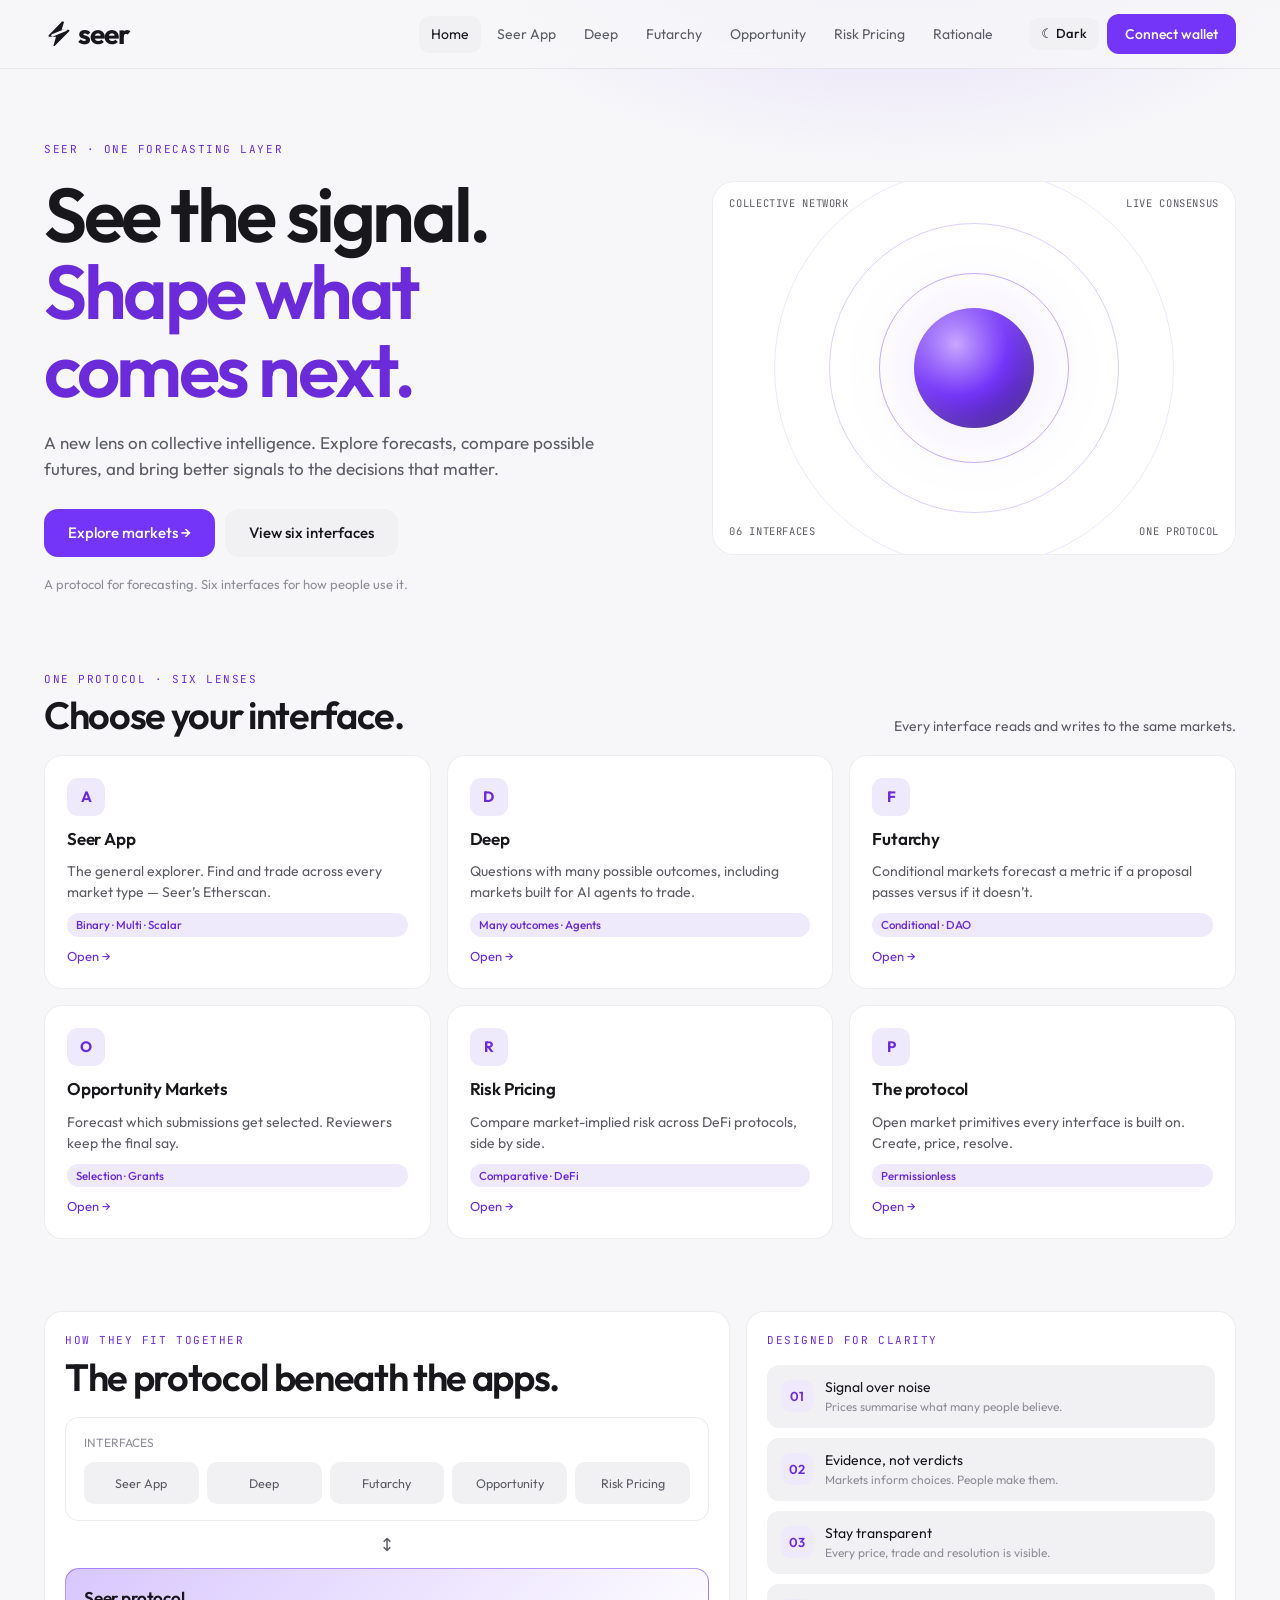
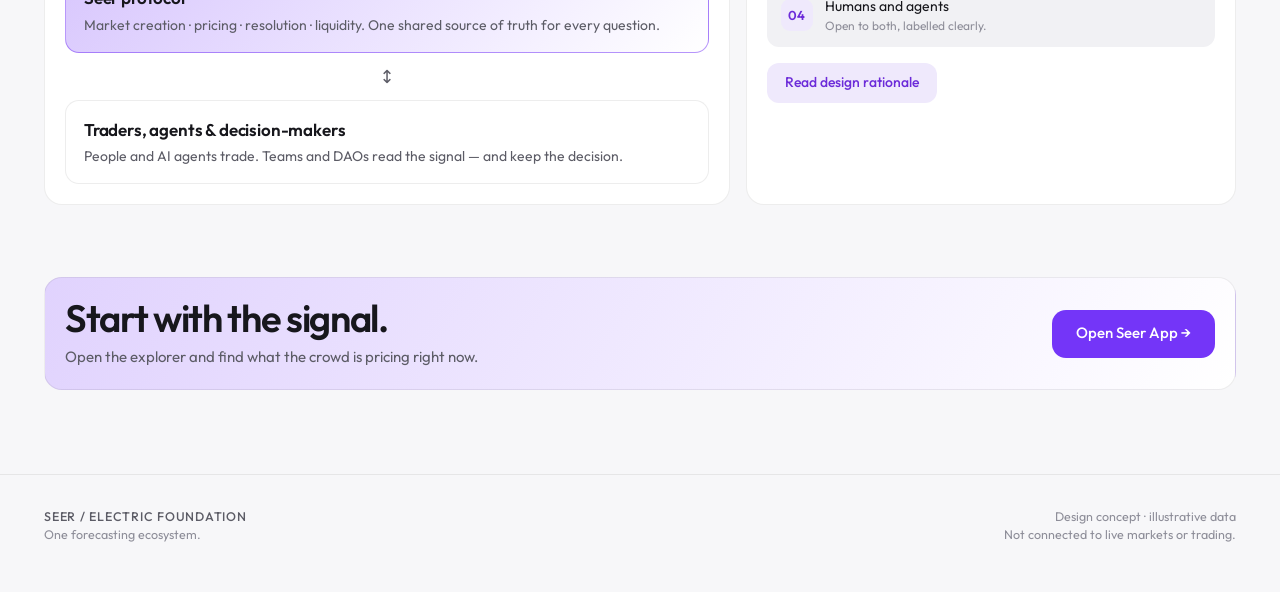
==== index.html @ ca79b9c6 "Add files via upload" ====
<!doctype html>
<html lang="en">
<head>
<meta charset="utf-8">
<meta name="viewport" content="width=device-width, initial-scale=1">
<title>Seer — See the signal</title>
<meta name="description" content="Seer is the forecasting protocol beneath a family of connected market interfaces.">
<link rel="stylesheet" href="styles.css">
<script src="shared.js"></script>
</head>
<body>
<main>
  <section class="hero glow">
    <div class="wrap grid" style="grid-template-columns:1.2fr 1fr;align-items:center;gap:40px" id="heroGrid">
      <div>
        <div class="eyebrow">Seer · One forecasting layer</div>
        <h1 style="margin-top:18px">See the signal.<br><span class="accent">Shape what<br>comes next.</span></h1>
        <p class="lead">A new lens on collective intelligence. Explore forecasts, compare possible futures, and bring better signals to the decisions that matter.</p>
        <div class="hero-actions">
          <a class="btn btn-primary btn-lg" href="app.html">Explore markets →</a>
          <a class="btn btn-ghost btn-lg" href="#interfaces">View six interfaces</a>
        </div>
        <p class="muted" style="margin-top:18px;font-size:13px">A protocol for forecasting. Six interfaces for how people use it.</p>
      </div>
      <div class="orb" aria-hidden="true">
        <div class="ring r3"></div><div class="ring r2"></div><div class="ring r1"></div><div class="core"></div>
        <span class="lab" style="top:14px;left:16px">COLLECTIVE NETWORK</span>
        <span class="lab" style="top:14px;right:16px">LIVE CONSENSUS</span>
        <span class="lab" style="bottom:14px;left:16px">06 INTERFACES</span>
        <span class="lab" style="bottom:14px;right:16px">ONE PROTOCOL</span>
      </div>
    </div>
  </section>

  <section id="interfaces">
    <div class="wrap">
      <div class="section-head"><div><div class="eyebrow">One protocol · Six lenses</div><h2 style="margin-top:8px">Choose your interface.</h2></div>
        <span class="t2" style="font-size:14px">Every interface reads and writes to the same markets.</span></div>
      <div class="grid g3" id="tiles"></div>
    </div>
  </section>

  <section>
    <div class="wrap split">
      <div class="card">
        <div class="eyebrow">How they fit together</div>
        <h2 style="margin:8px 0 18px">The protocol beneath the apps.</h2>
        <div class="stack-diagram">
          <div class="layer"><div class="muted" style="font-size:12px;margin-bottom:10px" class="mono">INTERFACES</div>
            <div class="layer-apps"><a href="app.html">Seer App</a><a href="deep.html">Deep</a><a href="futarchy.html">Futarchy</a><a href="opportunity.html">Opportunity</a><a href="risk.html">Risk Pricing</a></div></div>
          <div class="center t2" style="text-align:center;font-size:18px">↕</div>
          <div class="layer base"><h3>Seer protocol</h3><p class="t2" style="font-size:14px;margin-top:4px">Market creation · pricing · resolution · liquidity. One shared source of truth for every question.</p></div>
          <div class="center t2" style="text-align:center;font-size:18px">↕</div>
          <div class="layer"><h3>Traders, agents &amp; decision-makers</h3><p class="t2" style="font-size:14px;margin-top:4px">People and AI agents trade. Teams and DAOs read the signal — and keep the decision.</p></div>
        </div>
      </div>
      <div class="card">
        <div class="eyebrow">Designed for clarity</div>
        <div class="list" style="margin-top:16px">
          <div class="item"><div class="ic">01</div><div class="tx">Signal over noise<small>Prices summarise what many people believe.</small></div></div>
          <div class="item"><div class="ic">02</div><div class="tx">Evidence, not verdicts<small>Markets inform choices. People make them.</small></div></div>
          <div class="item"><div class="ic">03</div><div class="tx">Stay transparent<small>Every price, trade and resolution is visible.</small></div></div>
          <div class="item"><div class="ic">04</div><div class="tx">Humans and agents<small>Open to both, labelled clearly.</small></div></div>
        </div>
        <a class="btn btn-secondary" style="margin-top:16px" href="rationale.html">Read design rationale</a>
      </div>
    </div>
  </section>

  <section>
    <div class="wrap">
      <div class="card" style="display:flex;gap:24px;align-items:center;justify-content:space-between;flex-wrap:wrap;background:linear-gradient(120deg,color-mix(in srgb,var(--primary) 22%,var(--card)),var(--card))">
        <div><h2>Start with the signal.</h2><p class="t2" style="margin-top:6px">Open the explorer and find what the crowd is pricing right now.</p></div>
        <a class="btn btn-primary btn-lg" href="app.html">Open Seer App →</a>
      </div>
    </div>
  </section>
</main>
<script>
mountShell('index.html');
const tiles = [
  ['A','Seer App','The general explorer. Find and trade across every market type — Seer’s Etherscan.','Binary · Multi · Scalar','app.html'],
  ['D','Deep','Questions with many possible outcomes, including markets built for AI agents to trade.','Many outcomes · Agents','deep.html'],
  ['F','Futarchy','Conditional markets forecast a metric if a proposal passes versus if it doesn’t.','Conditional · DAO','futarchy.html'],
  ['O','Opportunity Markets','Forecast which submissions get selected. Reviewers keep the final say.','Selection · Grants','opportunity.html'],
  ['R','Risk Pricing','Compare market-implied risk across DeFi protocols, side by side.','Comparative · DeFi','risk.html'],
  ['P','The protocol','Open market primitives every interface is built on. Create, price, resolve.','Permissionless','rationale.html']
];
$('#tiles').innerHTML = tiles.map(t => `<a class="tile" href="${t[4]}"><div class="ic">${t[0]}</div><h3>${t[1]}</h3><p>${t[2]}</p><span class="badge">${t[3]}</span><span class="go">Open →</span></a>`).join('');
if (innerWidth < 900) $('#heroGrid').style.gridTemplateColumns = '1fr';
</script>
</body>
</html>
---- styles.css ----
@import url('https://fonts.googleapis.com/css2?family=Outfit:wght@400;500;600;700&family=JetBrains+Mono:wght@400;500&display=swap');

/* Electric Foundation tokens (from the brand kit) */
:root {
  --bg: #101013;
  --card: #1a1a1e;
  --nested: #1f1f24;
  --text: #ededf2;
  --text2: #a8a8b3;
  --muted: #67676f;
  --primary: #7435f8;
  --primary-hover: #8450ff;
  --btn2: #241e33;
  --btn2-text: #9c6ff2;
  --line: rgba(255,255,255,.07);
  --green: #3ddc84;
  --red: #ff5d6c;
  --amber: #f5b041;
  --glow: rgba(116,53,248,.28);
  color-scheme: dark;
}
:root[data-theme="light"] {
  --bg: #f7f7f9;
  --card: #ffffff;
  --nested: #f1f1f4;
  --text: #17171c;
  --text2: #5c5c66;
  --muted: #8e8e99;
  --primary: #7435f8;
  --primary-hover: #6226e0;
  --btn2: #efe9fc;
  --btn2-text: #6c2bd9;
  --line: rgba(0,0,0,.07);
  --green: #17a35a;
  --red: #e0384b;
  --amber: #c9821a;
  --glow: rgba(116,53,248,.14);
  color-scheme: light;
}
@media (prefers-color-scheme: light) {
  :root:not([data-theme="dark"]) {
    --bg: #f7f7f9; --card: #fff; --nested: #f1f1f4; --text: #17171c; --text2: #5c5c66; --muted: #8e8e99;
    --btn2: #efe9fc; --btn2-text: #6c2bd9; --line: rgba(0,0,0,.07); --green: #17a35a; --red: #e0384b; --amber: #c9821a; --glow: rgba(116,53,248,.14);
    color-scheme: light;
  }
}

* { box-sizing: border-box; margin: 0; padding: 0; }
html { scroll-behavior: smooth; }
body {
  background: var(--bg); color: var(--text);
  font-family: 'Outfit', system-ui, -apple-system, sans-serif;
  font-size: 15px; line-height: 1.5; -webkit-font-smoothing: antialiased;
  overflow-x: hidden;
}
a { color: inherit; text-decoration: none; }
button { font: inherit; color: inherit; cursor: pointer; border: 0; background: none; }
.mono { font-family: 'JetBrains Mono', ui-monospace, monospace; }
.wrap { max-width: 1240px; margin: 0 auto; padding: 0 24px; }

/* ambient glow */
.glow::before {
  content: ""; position: absolute; inset: -120px 0 auto 0; height: 520px; pointer-events: none;
  background: radial-gradient(ellipse 50% 60% at 70% 0%, var(--glow), transparent 70%);
}
.glow { position: relative; }

/* header */
.nav { position: sticky; top: 0; z-index: 50; background: color-mix(in srgb, var(--bg) 82%, transparent); backdrop-filter: blur(14px); border-bottom: 1px solid var(--line); }
.nav .wrap { display: flex; align-items: center; gap: 24px; height: 68px; }
.logo { display: flex; align-items: center; gap: 4px; font-weight: 700; font-size: 28px; letter-spacing: -.04em; }
.logo svg { width: 30px; height: 30px; color: var(--text); }
.nav-links { display: flex; gap: 4px; margin-left: auto; align-items: center; }
.nav-links a { padding: 8px 12px; border-radius: 10px; color: var(--text2); font-size: 14px; white-space: nowrap; transition: .15s; }
.nav-links a:hover { color: var(--text); background: var(--nested); }
.nav-links a.active { color: var(--text); background: var(--nested); }
.nav-right { display: flex; gap: 8px; align-items: center; }
.menu-btn { display: none; width: 40px; height: 40px; border-radius: 12px; background: var(--nested); align-items: center; justify-content: center; }

/* buttons */
.btn { display: inline-flex; align-items: center; justify-content: center; gap: 8px; height: 40px; padding: 0 18px; border-radius: 12px; font-weight: 500; font-size: 14px; transition: .15s; white-space: nowrap; }
.btn-primary { background: var(--primary); color: #fff; }
.btn-primary:hover { background: var(--primary-hover); }
.btn-secondary { background: var(--btn2); color: var(--btn2-text); }
.btn-ghost { background: var(--nested); color: var(--text); }
.btn-lg { height: 48px; padding: 0 24px; font-size: 15px; border-radius: 14px; }
.btn-sm { height: 32px; padding: 0 12px; font-size: 13px; border-radius: 9px; }

/* typography */
.eyebrow { font-family: 'JetBrains Mono', monospace; font-size: 11px; letter-spacing: .14em; text-transform: uppercase; color: var(--btn2-text); }
h1 { font-size: clamp(40px, 6.5vw, 76px); line-height: 1.02; letter-spacing: -.045em; font-weight: 600; }
h2 { font-size: clamp(26px, 3.2vw, 38px); line-height: 1.1; letter-spacing: -.035em; font-weight: 600; }
h3 { font-size: 17px; font-weight: 600; letter-spacing: -.01em; }
.accent { color: var(--btn2-text); }
.lead { color: var(--text2); font-size: 17px; max-width: 560px; }
.muted { color: var(--muted); }
.t2 { color: var(--text2); }

/* surfaces */
.card { background: var(--card); border: 1px solid var(--line); border-radius: 18px; padding: 20px; }
.nested { background: var(--nested); border-radius: 12px; }
.grid { display: grid; gap: 16px; }
.g2 { grid-template-columns: repeat(2, 1fr); }
.g3 { grid-template-columns: repeat(3, 1fr); }
.g4 { grid-template-columns: repeat(4, 1fr); }
.split { display: grid; grid-template-columns: 1.4fr 1fr; gap: 16px; }
section { padding: 36px 0; }
.hero { padding: 72px 0 40px; }
.hero .lead { margin: 22px 0 28px; }
.hero-actions { display: flex; gap: 10px; flex-wrap: wrap; }

/* stat */
.stat .k { color: var(--text2); font-size: 13px; }
.stat .v { font-size: 30px; font-weight: 600; letter-spacing: -.03em; margin-top: 4px; }
.stat .d { font-size: 12px; color: var(--muted); margin-top: 2px; }
.up { color: var(--green); } .down { color: var(--red); }

/* chips / tabs */
.tabs { display: flex; gap: 6px; overflow-x: auto; scrollbar-width: none; padding-bottom: 2px; }
.tabs::-webkit-scrollbar { display: none; }
.chip { padding: 7px 14px; border-radius: 9px; font-size: 13.5px; color: var(--text2); white-space: nowrap; transition: .15s; }
.chip:hover { color: var(--text); }
.chip.on { background: var(--primary); color: #fff; }
.badge { display: inline-flex; align-items: center; gap: 6px; padding: 3px 9px; border-radius: 999px; font-size: 11.5px; background: var(--btn2); color: var(--btn2-text); font-weight: 500; }
.badge.green { background: color-mix(in srgb, var(--green) 16%, transparent); color: var(--green); }
.badge.red { background: color-mix(in srgb, var(--red) 16%, transparent); color: var(--red); }
.badge.amber { background: color-mix(in srgb, var(--amber) 16%, transparent); color: var(--amber); }
.dot { width: 6px; height: 6px; border-radius: 50%; background: currentColor; display: inline-block; }
.live { color: var(--red); } 

/* search */
.search { display: flex; align-items: center; gap: 10px; background: var(--nested); border-radius: 14px; padding: 0 16px; height: 44px; flex: 1; min-width: 200px; }
.search input { background: none; border: 0; outline: 0; color: var(--text); font: inherit; width: 100%; }
.search input::placeholder { color: var(--muted); }
.search svg { color: var(--text2); flex: none; }

/* market cards (kit components) */
.markets { display: grid; grid-template-columns: repeat(auto-fill, minmax(268px, 1fr)); gap: 16px; }
.mkt { background: var(--card); border: 1px solid var(--line); border-radius: 18px; padding: 14px; display: flex; flex-direction: column; gap: 8px; transition: .15s; }
.mkt:hover { border-color: color-mix(in srgb, var(--primary) 50%, transparent); transform: translateY(-2px); }
.mkt-head { display: flex; gap: 10px; align-items: center; min-height: 44px; }
.thumb { width: 40px; height: 40px; border-radius: 10px; flex: none; display: grid; place-items: center; font-weight: 700; font-size: 15px; color: #fff; }
.mkt-q { font-size: 13.5px; line-height: 1.3; font-weight: 500; }
.row { display: flex; align-items: center; gap: 8px; background: var(--nested); border-radius: 10px; padding: 0 8px 0 12px; height: 44px; font-size: 13.5px; }
.row .n { flex: 1; display: flex; align-items: center; gap: 8px; overflow: hidden; text-overflow: ellipsis; white-space: nowrap; }
.row .p { color: var(--text); font-weight: 500; }
.yn { display: flex; gap: 4px; }
.yes, .no { height: 28px; padding: 0 10px; border-radius: 7px; font-size: 12px; font-weight: 500; }
.yes { background: var(--primary); color: #fff; } .yes:hover { background: var(--primary-hover); }
.no { background: var(--btn2); color: var(--btn2-text); }
.big-row { display: flex; gap: 8px; }
.big-btn { flex: 1; height: 46px; border-radius: 11px; background: var(--btn2); color: var(--btn2-text); font-weight: 500; font-size: 14px; transition: .15s; }
.big-btn.p { background: var(--primary); color: #fff; }
.big-btn:hover { filter: brightness(1.12); }
.mkt-foot { display: flex; align-items: center; gap: 8px; font-size: 11.5px; color: var(--muted); padding: 2px 2px 0; }
.mkt-foot .sp { flex: 1; }
.sep { width: 3px; height: 3px; background: var(--muted); border-radius: 50%; }

/* bars */
.bar { height: 6px; background: color-mix(in srgb, var(--text) 8%, transparent); border-radius: 99px; overflow: hidden; }
.bar > i { display: block; height: 100%; border-radius: 99px; background: linear-gradient(90deg, #5b25d6, var(--primary-hover)); }
.bar.g > i { background: var(--green); } .bar.r > i { background: var(--red); } .bar.a > i { background: var(--amber); }

/* tables */
.table { width: 100%; border-collapse: collapse; font-size: 14px; }
.table th { text-align: left; font-weight: 500; font-size: 11.5px; color: var(--muted); text-transform: uppercase; letter-spacing: .08em; padding: 10px 14px; border-bottom: 1px solid var(--line); font-family: 'JetBrains Mono', monospace; }
.table td { padding: 14px; border-bottom: 1px solid var(--line); vertical-align: middle; }
.table tr:last-child td { border-bottom: 0; }
.table tbody tr { transition: .12s; }
.table tbody tr:hover { background: var(--nested); }
.tbl-wrap { overflow-x: auto; }
.cell-bar { display: flex; align-items: center; gap: 10px; min-width: 130px; }
.cell-bar .bar { flex: 1; }

/* modal / ticket */
.overlay { position: fixed; inset: 0; background: rgba(0,0,0,.6); backdrop-filter: blur(6px); display: none; align-items: center; justify-content: center; z-index: 100; padding: 16px; }
.overlay.open { display: flex; }
.ticket { display: grid; grid-template-columns: 1fr 1fr; gap: 12px; width: 100%; max-width: 780px; background: var(--bg); border: 1px solid var(--line); border-radius: 24px; padding: 16px; }
.amount { display: flex; justify-content: space-between; align-items: baseline; margin-bottom: 14px; }
.amount b { font-size: 34px; letter-spacing: -.03em; }
.quick { display: grid; grid-template-columns: repeat(4, 1fr); gap: 8px; margin-bottom: 12px; }
.quick button { height: 40px; border-radius: 10px; background: var(--nested); color: var(--text2); font-size: 13.5px; font-weight: 500; }
.quick button:hover { color: var(--text); }
.ticket-actions { display: flex; gap: 8px; }
.ticket-actions .btn-primary { flex: 1; height: 48px; }
.ticket-actions .x { width: 48px; height: 48px; border-radius: 12px; background: var(--btn2); color: var(--btn2-text); font-size: 18px; }
.sidebyside { display: grid; grid-template-columns: 1fr 1fr; gap: 10px; }
.opt { padding: 10px 12px; border-radius: 10px; background: var(--btn2); color: var(--btn2-text); }
.opt.p { background: var(--primary); color: #fff; }
.opt small { display: block; font-size: 11px; opacity: .75; }
.opt b { font-size: 18px; font-weight: 500; }

/* charts */
.chart { width: 100%; height: auto; display: block; }
.chart text { fill: var(--muted); font-size: 11px; font-family: 'JetBrains Mono', monospace; }
.hist { display: flex; align-items: flex-end; gap: 6px; height: 190px; padding-top: 10px; }
.hist > div { flex: 1; border-radius: 6px 6px 2px 2px; background: linear-gradient(180deg, var(--primary-hover), #4a1fb5); opacity: .85; transition: .15s; position: relative; min-height: 4px; }
.hist > div:hover { opacity: 1; }
.hist > div:hover::after { content: attr(data-t); position: absolute; bottom: calc(100% + 6px); left: 50%; transform: translateX(-50%); background: var(--nested); padding: 3px 8px; border-radius: 6px; font-size: 11px; white-space: nowrap; border: 1px solid var(--line); }
.hist-x { display: flex; gap: 6px; margin-top: 8px; font-size: 10.5px; color: var(--muted); font-family: 'JetBrains Mono', monospace; }
.hist-x span { flex: 1; text-align: center; }

/* misc */
.note { background: color-mix(in srgb, var(--primary) 10%, transparent); border: 1px solid color-mix(in srgb, var(--primary) 25%, transparent); border-radius: 12px; padding: 12px 14px; font-size: 13px; color: var(--text2); }
.list { display: flex; flex-direction: column; gap: 10px; }
.item { display: flex; gap: 12px; align-items: center; padding: 12px 14px; border-radius: 12px; background: var(--nested); transition: .15s; }
.item:hover { filter: brightness(1.08); }
.item .ic { width: 32px; height: 32px; border-radius: 9px; background: var(--btn2); color: var(--btn2-text); display: grid; place-items: center; font-size: 13px; font-weight: 600; flex: none; }
.item .tx { flex: 1; font-size: 14px; }
.item .tx small { display: block; color: var(--muted); font-size: 12px; }
.section-head { display: flex; justify-content: space-between; align-items: end; gap: 16px; margin-bottom: 18px; flex-wrap: wrap; }
.num { font-family: 'JetBrains Mono', monospace; color: var(--btn2-text); font-size: 12px; }
.tile { padding: 22px; border-radius: 18px; background: var(--card); border: 1px solid var(--line); display: flex; flex-direction: column; gap: 10px; transition: .18s; }
.tile:hover { border-color: color-mix(in srgb, var(--primary) 55%, transparent); transform: translateY(-3px); box-shadow: 0 12px 40px -18px var(--glow); }
.tile .ic { width: 38px; height: 38px; border-radius: 11px; background: var(--btn2); color: var(--btn2-text); display: grid; place-items: center; font-weight: 700; }
.tile p { color: var(--text2); font-size: 14px; }
.tile .go { margin-top: auto; color: var(--btn2-text); font-size: 13px; }
.stack-diagram { display: flex; flex-direction: column; gap: 10px; }
.layer { padding: 16px 18px; border-radius: 14px; border: 1px solid var(--line); background: var(--card); }
.layer.base { background: linear-gradient(135deg, color-mix(in srgb, var(--primary) 28%, var(--card)), var(--card)); border-color: color-mix(in srgb, var(--primary) 50%, transparent); }
.layer-apps { display: grid; grid-template-columns: repeat(5, 1fr); gap: 8px; }
.layer-apps a { padding: 12px 8px; text-align: center; border-radius: 10px; background: var(--nested); font-size: 12.5px; color: var(--text2); transition: .15s; }
.layer-apps a:hover { color: var(--text); background: var(--btn2); }
.orb { width: 100%; aspect-ratio: 1.4; position: relative; display: grid; place-items: center; border-radius: 22px; background: var(--card); border: 1px solid var(--line); overflow: hidden; }
.orb .core { width: 120px; height: 120px; border-radius: 50%; background: radial-gradient(circle at 35% 30%, #c9a8ff, var(--primary) 45%, #2b0f6b); box-shadow: 0 0 80px var(--glow), inset 0 0 30px rgba(255,255,255,.18); animation: float 5s ease-in-out infinite; }
.orb .ring { position: absolute; border: 1px solid color-mix(in srgb, var(--primary) 40%, transparent); border-radius: 50%; }
.orb .r1 { width: 190px; height: 190px; } .orb .r2 { width: 290px; height: 290px; opacity: .6; } .orb .r3 { width: 400px; height: 400px; opacity: .3; }
.orb .lab { position: absolute; font-size: 10.5px; color: var(--text2); font-family: 'JetBrains Mono', monospace; letter-spacing: .06em; }
@keyframes float { 50% { transform: translateY(-8px) scale(1.03); } }
@media (prefers-reduced-motion: reduce) { .orb .core { animation: none; } * { transition: none !important; } }
.footer { border-top: 1px solid var(--line); margin-top: 48px; padding: 32px 0 48px; color: var(--muted); font-size: 12.5px; }
.footer .wrap { display: flex; justify-content: space-between; gap: 20px; flex-wrap: wrap; }
.footer b { color: var(--text2); font-weight: 500; letter-spacing: .06em; }
.toast { position: fixed; bottom: 24px; left: 50%; transform: translateX(-50%) translateY(20px); background: var(--card); border: 1px solid var(--line); padding: 12px 18px; border-radius: 12px; opacity: 0; transition: .25s; z-index: 200; font-size: 14px; pointer-events: none; }
.toast.show { opacity: 1; transform: translateX(-50%); }
.toggle-row { display: flex; gap: 6px; flex-wrap: wrap; }
.check { display: flex; align-items: center; gap: 8px; padding: 6px 12px; border-radius: 9px; background: var(--nested); font-size: 13px; color: var(--text2); cursor: pointer; user-select: none; }
.check.on { background: var(--btn2); color: var(--btn2-text); }
.check i { width: 8px; height: 8px; border-radius: 50%; }
.legend { display: flex; gap: 14px; flex-wrap: wrap; font-size: 12px; color: var(--text2); }
.legend i { display: inline-block; width: 10px; height: 10px; border-radius: 3px; margin-right: 6px; vertical-align: -1px; }
.prose { max-width: 760px; }
.prose p { color: var(--text2); margin: 10px 0; }
.prose h2 { margin-top: 36px; }
.swatches { display: grid; grid-template-columns: repeat(auto-fill, minmax(120px, 1fr)); gap: 10px; }
.sw { border-radius: 12px; padding: 40px 12px 10px; font-size: 11.5px; font-family: 'JetBrains Mono', monospace; border: 1px solid var(--line); }

/* responsive */
@media (max-width: 1000px) {
  .g4 { grid-template-columns: repeat(2, 1fr); }
  .g3 { grid-template-columns: repeat(2, 1fr); }
  .split { grid-template-columns: 1fr; }
  .hide-md { display: none; }
}
@media (max-width: 860px) {
  .menu-btn { display: inline-flex; }
  .nav-links { position: fixed; top: 68px; left: 0; right: 0; flex-direction: column; align-items: stretch; background: var(--bg); padding: 12px 16px 20px; border-bottom: 1px solid var(--line); display: none; margin: 0; }
  .nav-links.open { display: flex; }
  .nav-right { margin-left: auto; }
  .nav .wrap { gap: 12px; }
}
@media (max-width: 640px) {
  .wrap { padding: 0 16px; }
  .g2, .g3, .g4 { grid-template-columns: 1fr; }
  .g4.keep2 { grid-template-columns: repeat(2, 1fr); }
  .hero { padding-top: 40px; }
  .ticket { grid-template-columns: 1fr; }
  .layer-apps { grid-template-columns: repeat(2, 1fr); }
  .hide-sm { display: none; }
  .btn-connect { display: none; }
  .stat .v { font-size: 24px; }
}
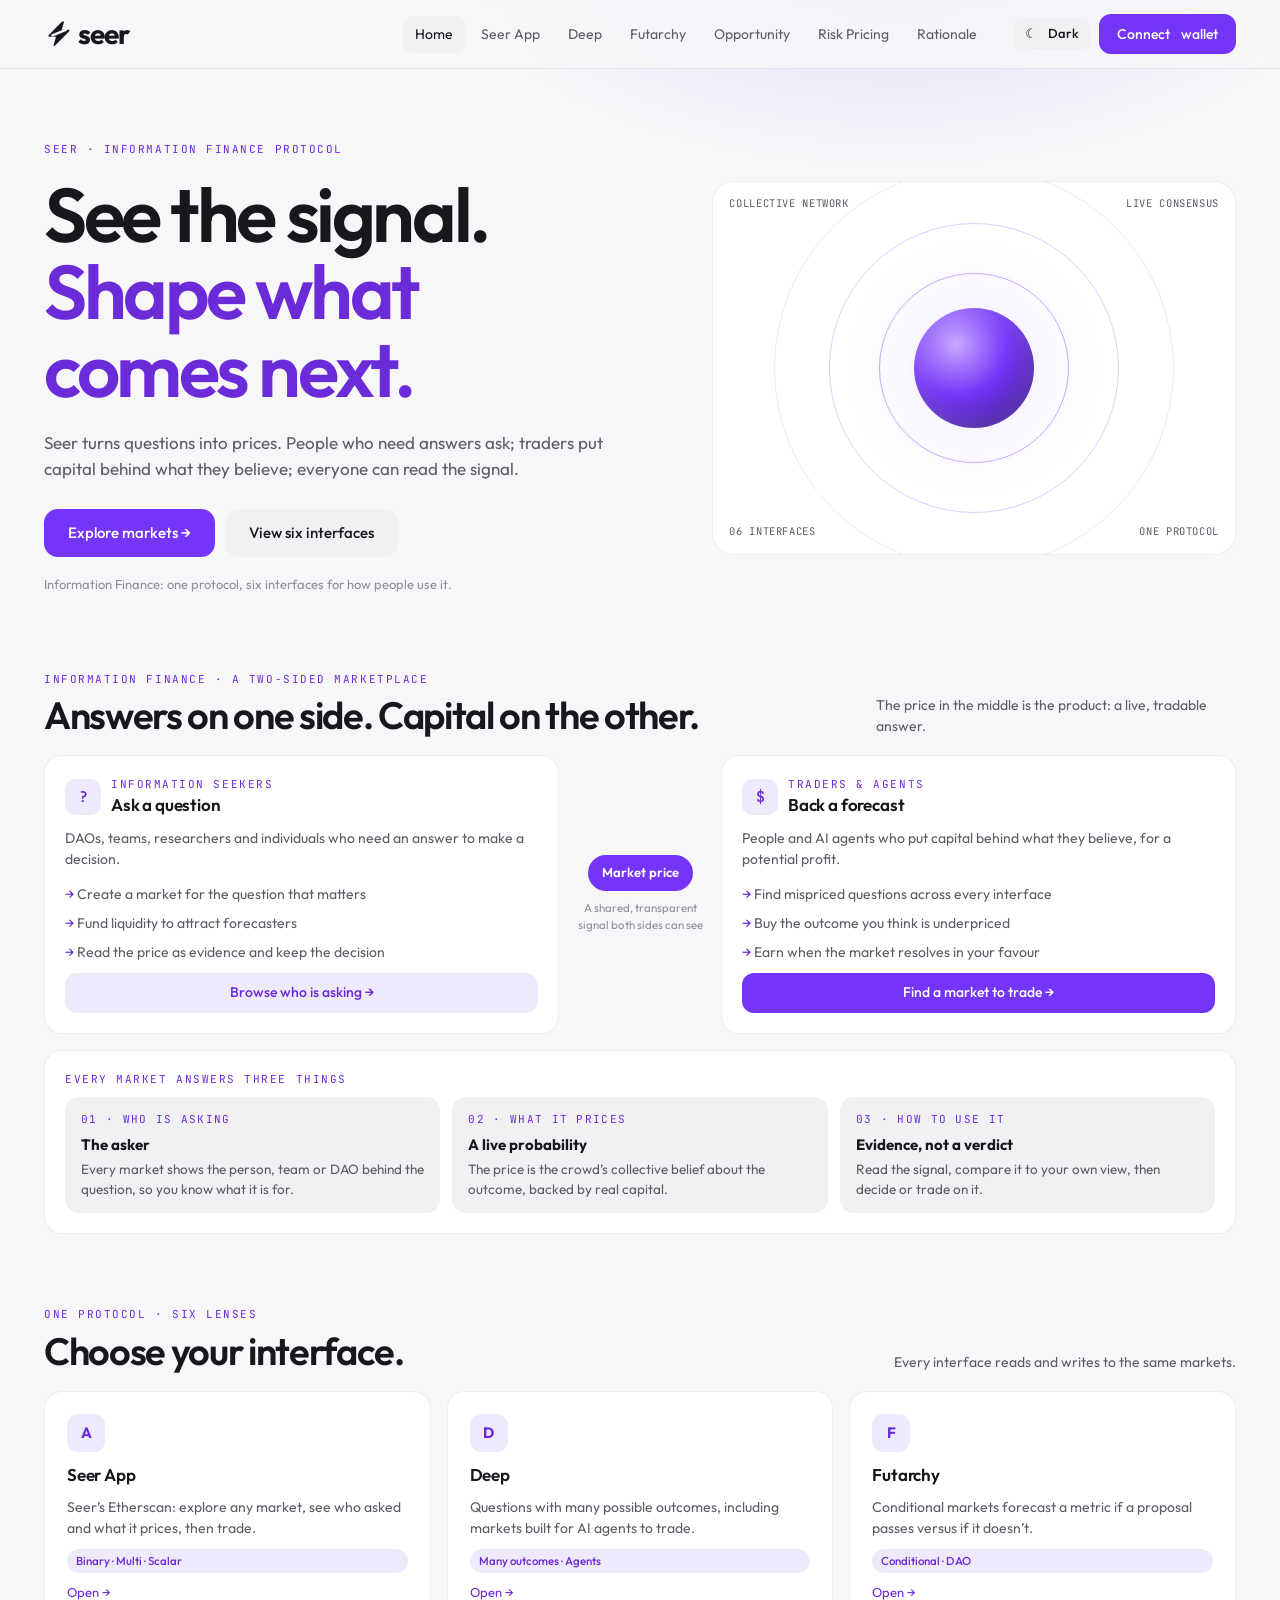
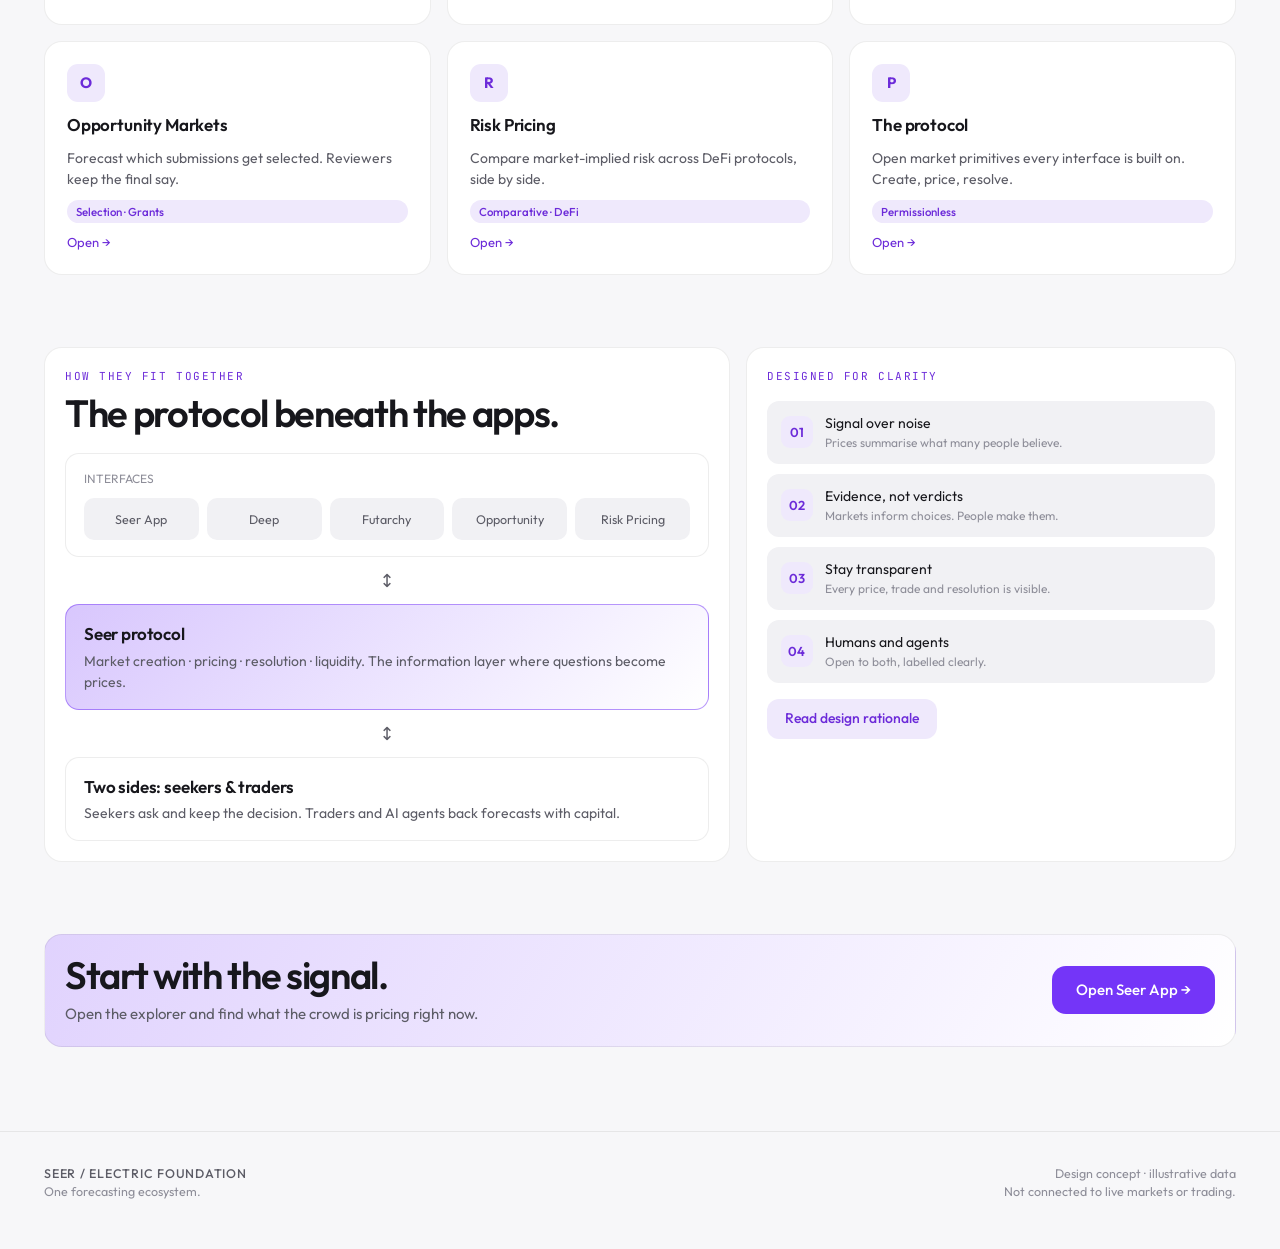
==== commit cfe10ab3: "Add files via upload" ====
--- a/index.html
+++ b/index.html
@@ -4,7 +4,7 @@
 <meta charset="utf-8">
 <meta name="viewport" content="width=device-width, initial-scale=1">
 <title>Seer — See the signal</title>
-<meta name="description" content="Seer is the forecasting protocol beneath a family of connected market interfaces.">
+<meta name="description" content="Seer is an Information Finance protocol: a two-sided marketplace where people who need answers meet traders who put capital behind forecasts.">
 <link rel="stylesheet" href="styles.css">
 <script src="shared.js"></script>
 </head>
@@ -13,14 +13,14 @@
   <section class="hero glow">
     <div class="wrap grid" style="grid-template-columns:1.2fr 1fr;align-items:center;gap:40px" id="heroGrid">
       <div>
-        <div class="eyebrow">Seer · One forecasting layer</div>
+        <div class="eyebrow">Seer · Information Finance protocol</div>
         <h1 style="margin-top:18px">See the signal.<br><span class="accent">Shape what<br>comes next.</span></h1>
-        <p class="lead">A new lens on collective intelligence. Explore forecasts, compare possible futures, and bring better signals to the decisions that matter.</p>
+        <p class="lead">Seer turns questions into prices. People who need answers ask; traders put capital behind what they believe; everyone can read the signal.</p>
         <div class="hero-actions">
           <a class="btn btn-primary btn-lg" href="app.html">Explore markets →</a>
           <a class="btn btn-ghost btn-lg" href="#interfaces">View six interfaces</a>
         </div>
-        <p class="muted" style="margin-top:18px;font-size:13px">A protocol for forecasting. Six interfaces for how people use it.</p>
+        <p class="muted" style="margin-top:18px;font-size:13px">Information Finance: one protocol, six interfaces for how people use it.</p>
       </div>
       <div class="orb" aria-hidden="true">
         <div class="ring r3"></div><div class="ring r2"></div><div class="ring r1"></div><div class="core"></div>
@@ -28,6 +28,32 @@
         <span class="lab" style="top:14px;right:16px">LIVE CONSENSUS</span>
         <span class="lab" style="bottom:14px;left:16px">06 INTERFACES</span>
         <span class="lab" style="bottom:14px;right:16px">ONE PROTOCOL</span>
+      </div>
+    </div>
+  </section>
+
+  <section id="marketplace">
+    <div class="wrap">
+      <div class="section-head"><div><div class="eyebrow">Information Finance · A two-sided marketplace</div><h2 style="margin-top:8px">Answers on one side. Capital on the other.</h2></div>
+        <span class="t2" style="font-size:14px;max-width:360px">The price in the middle is the product: a live, tradable answer.</span></div>
+      <div class="sides">
+        <div class="card side">
+          <div class="role"><div class="ic">?</div><div><div class="eyebrow">Information seekers</div><h3>Ask a question</h3></div></div>
+          <p class="t2" style="font-size:14px">DAOs, teams, researchers and individuals who need an answer to make a decision.</p>
+          <ul><li>Create a market for the question that matters</li><li>Fund liquidity to attract forecasters</li><li>Read the price as evidence and keep the decision</li></ul>
+          <a class="btn btn-secondary" href="app.html">Browse who is asking →</a>
+        </div>
+        <div class="mid" aria-hidden="true"><span class="pill">Market price</span><small>A shared, transparent signal both sides can see</small></div>
+        <div class="card side">
+          <div class="role"><div class="ic">$</div><div><div class="eyebrow">Traders &amp; agents</div><h3>Back a forecast</h3></div></div>
+          <p class="t2" style="font-size:14px">People and AI agents who put capital behind what they believe, for a potential profit.</p>
+          <ul><li>Find mispriced questions across every interface</li><li>Buy the outcome you think is underpriced</li><li>Earn when the market resolves in your favour</li></ul>
+          <a class="btn btn-primary" href="app.html">Find a market to trade →</a>
+        </div>
+      </div>
+      <div class="card" style="margin-top:16px">
+        <div class="eyebrow" style="margin-bottom:10px">Every market answers three things</div>
+        <div id="homeSignal"></div>
       </div>
     </div>
   </section>
@@ -49,9 +75,9 @@
           <div class="layer"><div class="muted" style="font-size:12px;margin-bottom:10px" class="mono">INTERFACES</div>
             <div class="layer-apps"><a href="app.html">Seer App</a><a href="deep.html">Deep</a><a href="futarchy.html">Futarchy</a><a href="opportunity.html">Opportunity</a><a href="risk.html">Risk Pricing</a></div></div>
           <div class="center t2" style="text-align:center;font-size:18px">↕</div>
-          <div class="layer base"><h3>Seer protocol</h3><p class="t2" style="font-size:14px;margin-top:4px">Market creation · pricing · resolution · liquidity. One shared source of truth for every question.</p></div>
+          <div class="layer base"><h3>Seer protocol</h3><p class="t2" style="font-size:14px;margin-top:4px">Market creation · pricing · resolution · liquidity. The information layer where questions become prices.</p></div>
           <div class="center t2" style="text-align:center;font-size:18px">↕</div>
-          <div class="layer"><h3>Traders, agents &amp; decision-makers</h3><p class="t2" style="font-size:14px;margin-top:4px">People and AI agents trade. Teams and DAOs read the signal — and keep the decision.</p></div>
+          <div class="layer"><h3>Two sides: seekers &amp; traders</h3><p class="t2" style="font-size:14px;margin-top:4px">Seekers ask and keep the decision. Traders and AI agents back forecasts with capital.</p></div>
         </div>
       </div>
       <div class="card">
@@ -78,8 +104,13 @@
 </main>
 <script>
 mountShell('index.html');
+signalStrip($('#homeSignal'), {
+  who:['The asker','Every market shows the person, team or DAO behind the question, so you know what it is for.'],
+  prices:['A live probability','The price is the crowd’s collective belief about the outcome, backed by real capital.'],
+  use:['Evidence, not a verdict','Read the signal, compare it to your own view, then decide or trade on it.']
+});
 const tiles = [
-  ['A','Seer App','The general explorer. Find and trade across every market type — Seer’s Etherscan.','Binary · Multi · Scalar','app.html'],
+  ['A','Seer App','Seer’s Etherscan: explore any market, see who asked and what it prices, then trade.','Binary · Multi · Scalar','app.html'],
   ['D','Deep','Questions with many possible outcomes, including markets built for AI agents to trade.','Many outcomes · Agents','deep.html'],
   ['F','Futarchy','Conditional markets forecast a metric if a proposal passes versus if it doesn’t.','Conditional · DAO','futarchy.html'],
   ['O','Opportunity Markets','Forecast which submissions get selected. Reviewers keep the final say.','Selection · Grants','opportunity.html'],
--- a/styles.css
+++ b/styles.css
@@ -17,6 +17,10 @@
   --red: #ff5d6c;
   --amber: #f5b041;
   --glow: rgba(116,53,248,.28);
+  --buy: #18a058;
+  --buy-hover: #1db866;
+  --sell: #e0384b;
+  --sell-hover: #f04558;
   color-scheme: dark;
 }
 :root[data-theme="light"] {
@@ -146,11 +150,13 @@
 .row .p { color: var(--text); font-weight: 500; }
 .yn { display: flex; gap: 4px; }
 .yes, .no { height: 28px; padding: 0 10px; border-radius: 7px; font-size: 12px; font-weight: 500; }
-.yes { background: var(--primary); color: #fff; } .yes:hover { background: var(--primary-hover); }
-.no { background: var(--btn2); color: var(--btn2-text); }
+.yes { background: var(--buy); color: #fff; } .yes:hover { background: var(--buy-hover); }
+.no { background: var(--sell); color: #fff; } .no:hover { background: var(--sell-hover); }
 .big-row { display: flex; gap: 8px; }
 .big-btn { flex: 1; height: 46px; border-radius: 11px; background: var(--btn2); color: var(--btn2-text); font-weight: 500; font-size: 14px; transition: .15s; }
 .big-btn.p { background: var(--primary); color: #fff; }
+.big-btn.buy { background: var(--buy); color: #fff; }
+.big-btn.sell { background: var(--sell); color: #fff; }
 .big-btn:hover { filter: brightness(1.12); }
 .mkt-foot { display: flex; align-items: center; gap: 8px; font-size: 11.5px; color: var(--muted); padding: 2px 2px 0; }
 .mkt-foot .sp { flex: 1; }
@@ -182,11 +188,16 @@
 .quick button { height: 40px; border-radius: 10px; background: var(--nested); color: var(--text2); font-size: 13.5px; font-weight: 500; }
 .quick button:hover { color: var(--text); }
 .ticket-actions { display: flex; gap: 8px; }
-.ticket-actions .btn-primary { flex: 1; height: 48px; }
+.ticket-actions .btn { flex: 1; height: 48px; }
 .ticket-actions .x { width: 48px; height: 48px; border-radius: 12px; background: var(--btn2); color: var(--btn2-text); font-size: 18px; }
 .sidebyside { display: grid; grid-template-columns: 1fr 1fr; gap: 10px; }
 .opt { padding: 10px 12px; border-radius: 10px; background: var(--btn2); color: var(--btn2-text); }
-.opt.p { background: var(--primary); color: #fff; }
+.opt.yes-o { background: color-mix(in srgb, var(--buy) 16%, transparent); color: var(--green); }
+.opt.no-o { background: color-mix(in srgb, var(--sell) 16%, transparent); color: var(--red); }
+.opt.yes-o.on { background: var(--buy); color: #fff; }
+.opt.no-o.on { background: var(--sell); color: #fff; }
+.btn-buy { background: var(--buy); color: #fff; } .btn-buy:hover { background: var(--buy-hover); }
+.btn-sell { background: var(--sell); color: #fff; } .btn-sell:hover { background: var(--sell-hover); }
 .opt small { display: block; font-size: 11px; opacity: .75; }
 .opt b { font-size: 18px; font-weight: 500; }
 
@@ -267,6 +278,60 @@
   .ticket { grid-template-columns: 1fr; }
   .layer-apps { grid-template-columns: repeat(2, 1fr); }
   .hide-sm { display: none; }
-  .btn-connect { display: none; }
+  .btn-connect { padding: 0 12px; font-size: 13px; }
+  .nav-right { gap: 6px; }
   .stat .v { font-size: 24px; }
 }
+
+/* wallet modal */
+.wmodal { width: 100%; max-width: 400px; background: var(--bg); border: 1px solid var(--line); border-radius: 22px; padding: 20px; }
+.wmodal .whead { display: flex; justify-content: space-between; align-items: center; margin-bottom: 4px; }
+.wmodal .whead button { width: 32px; height: 32px; border-radius: 10px; background: var(--nested); }
+.wmodal p.sub { color: var(--text2); font-size: 13.5px; margin-bottom: 14px; }
+.wopt { display: flex; align-items: center; gap: 12px; width: 100%; padding: 12px 14px; border-radius: 14px; background: var(--nested); text-align: left; margin-bottom: 8px; transition: .15s; }
+.wopt:hover { background: var(--btn2); }
+.wopt b { flex: 1; font-weight: 500; }
+.wopt small { color: var(--muted); font-size: 12px; }
+.wico { width: 36px; height: 36px; border-radius: 10px; display: grid; place-items: center; color: #fff; font-weight: 700; flex: none; }
+.wstate { text-align: center; padding: 24px 0 8px; }
+.wstate .spin { width: 34px; height: 34px; border-radius: 50%; border: 3px solid var(--btn2); border-top-color: var(--primary); margin: 0 auto 14px; animation: spin .8s linear infinite; }
+@keyframes spin { to { transform: rotate(360deg); } }
+.wacct { background: var(--nested); border-radius: 14px; padding: 14px; margin-bottom: 12px; }
+.wacct .addr { font-family: 'JetBrains Mono', monospace; font-size: 13px; word-break: break-all; color: var(--text2); margin: 6px 0; }
+.wnote { font-size: 11.5px; color: var(--muted); text-align: center; margin-top: 10px; }
+
+/* ---- v2: two-sided marketplace, signal strip, explorer detail ---- */
+.sides { display: grid; grid-template-columns: 1fr auto 1fr; gap: 16px; align-items: stretch; }
+.side { display: flex; flex-direction: column; gap: 10px; }
+.side .role { display: flex; align-items: center; gap: 10px; }
+.side .role .ic { width: 36px; height: 36px; border-radius: 10px; background: var(--btn2); color: var(--btn2-text); display: grid; place-items: center; font-weight: 600; font-family: 'JetBrains Mono', monospace; }
+.side ul { list-style: none; padding: 0; margin: 4px 0 0; display: flex; flex-direction: column; gap: 8px; font-size: 14px; color: var(--text2); }
+.side li::before { content: "→ "; color: var(--btn2-text); }
+.sides .mid { display: flex; flex-direction: column; align-items: center; justify-content: center; gap: 8px; text-align: center; min-width: 120px; }
+.sides .mid .pill { padding: 8px 14px; border-radius: 999px; background: var(--primary); color: #fff; font-size: 13px; font-weight: 600; }
+.sides .mid small { color: var(--muted); font-size: 11.5px; max-width: 130px; }
+.signal { display: grid; grid-template-columns: repeat(3, 1fr); gap: 12px; }
+.signal > div { background: var(--nested); border-radius: 14px; padding: 14px 16px; }
+.signal .n { font-family: 'JetBrains Mono', monospace; font-size: 11px; letter-spacing: .12em; color: var(--btn2-text); text-transform: uppercase; }
+.signal b { display: block; margin: 6px 0 4px; font-size: 15px; }
+.signal p { margin: 0; font-size: 13.5px; color: var(--text2); line-height: 1.45; }
+.asker { display: flex; align-items: center; gap: 8px; font-size: 12px; color: var(--text2); flex-wrap: wrap; }
+.asker .av { width: 20px; height: 20px; border-radius: 50%; background: var(--btn2); color: var(--btn2-text); display: grid; place-items: center; font-size: 10px; font-weight: 600; flex: none; }
+.asker b { color: var(--text); font-weight: 500; }
+.prices-line { font-size: 12px; color: var(--muted); line-height: 1.4; padding: 8px 10px; border-radius: 10px; background: var(--nested); }
+.prices-line span { color: var(--btn2-text); font-family: 'JetBrains Mono', monospace; font-size: 10.5px; letter-spacing: .1em; text-transform: uppercase; margin-right: 6px; }
+.detail-link { background: none; border: 0; color: var(--btn2-text); font-size: 11.5px; cursor: pointer; padding: 0; font-family: inherit; }
+.detail-link:hover { text-decoration: underline; }
+.drawer { width: 100%; max-width: 860px; max-height: calc(100vh - 32px); overflow-y: auto; background: var(--bg); border: 1px solid var(--line); border-radius: 24px; padding: 20px; display: flex; flex-direction: column; gap: 14px; }
+.drawer .dh { display: flex; justify-content: space-between; gap: 12px; align-items: flex-start; }
+.drawer .dh h2 { font-size: clamp(20px, 3vw, 26px); margin: 6px 0 0; line-height: 1.2; }
+.drawer .x { width: 40px; height: 40px; flex: none; border-radius: 12px; background: var(--btn2); color: var(--btn2-text); font-size: 16px; border: 0; cursor: pointer; }
+.drawer .kv { display: grid; grid-template-columns: repeat(4, 1fr); gap: 10px; }
+.drawer .kv > div { background: var(--nested); border-radius: 12px; padding: 10px 12px; }
+.drawer .kv small { display: block; color: var(--muted); font-size: 11px; font-family: 'JetBrains Mono', monospace; text-transform: uppercase; letter-spacing: .08em; }
+.drawer .kv b { font-size: 15px; font-weight: 600; }
+.mono { font-family: 'JetBrains Mono', monospace; }
+.tbl-wrap { overflow-x: auto; }
+.howto { display: flex; gap: 10px; flex-wrap: wrap; align-items: center; padding: 12px 14px; border-radius: 14px; background: color-mix(in srgb, var(--primary) 12%, var(--card)); border: 1px solid color-mix(in srgb, var(--primary) 30%, transparent); font-size: 14px; }
+@media (max-width: 860px) { .sides { grid-template-columns: 1fr; } .sides .mid { flex-direction: row; min-width: 0; } .signal { grid-template-columns: 1fr; } .drawer .kv { grid-template-columns: repeat(2, 1fr); } }
+@media (max-width: 860px) { .grid.g2 { grid-template-columns: 1fr !important; } .grid > * { min-width: 0; } }
